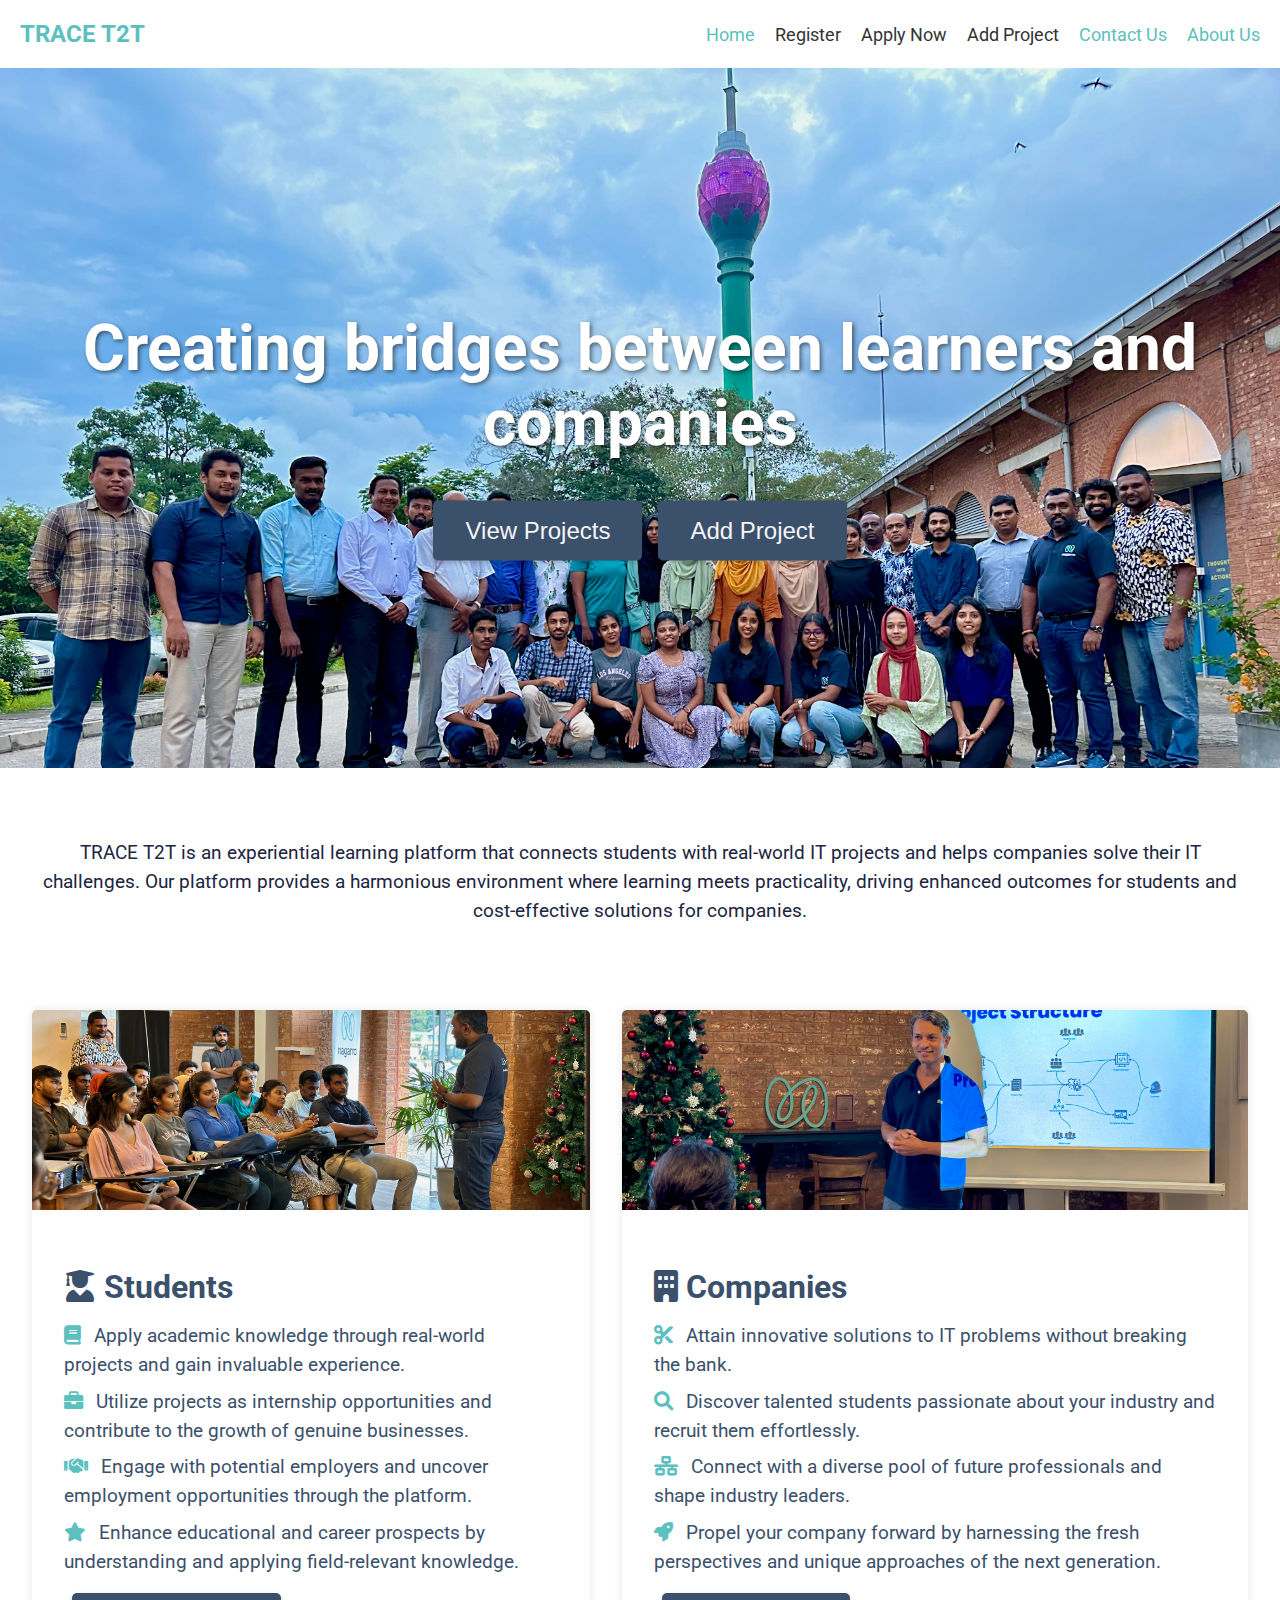
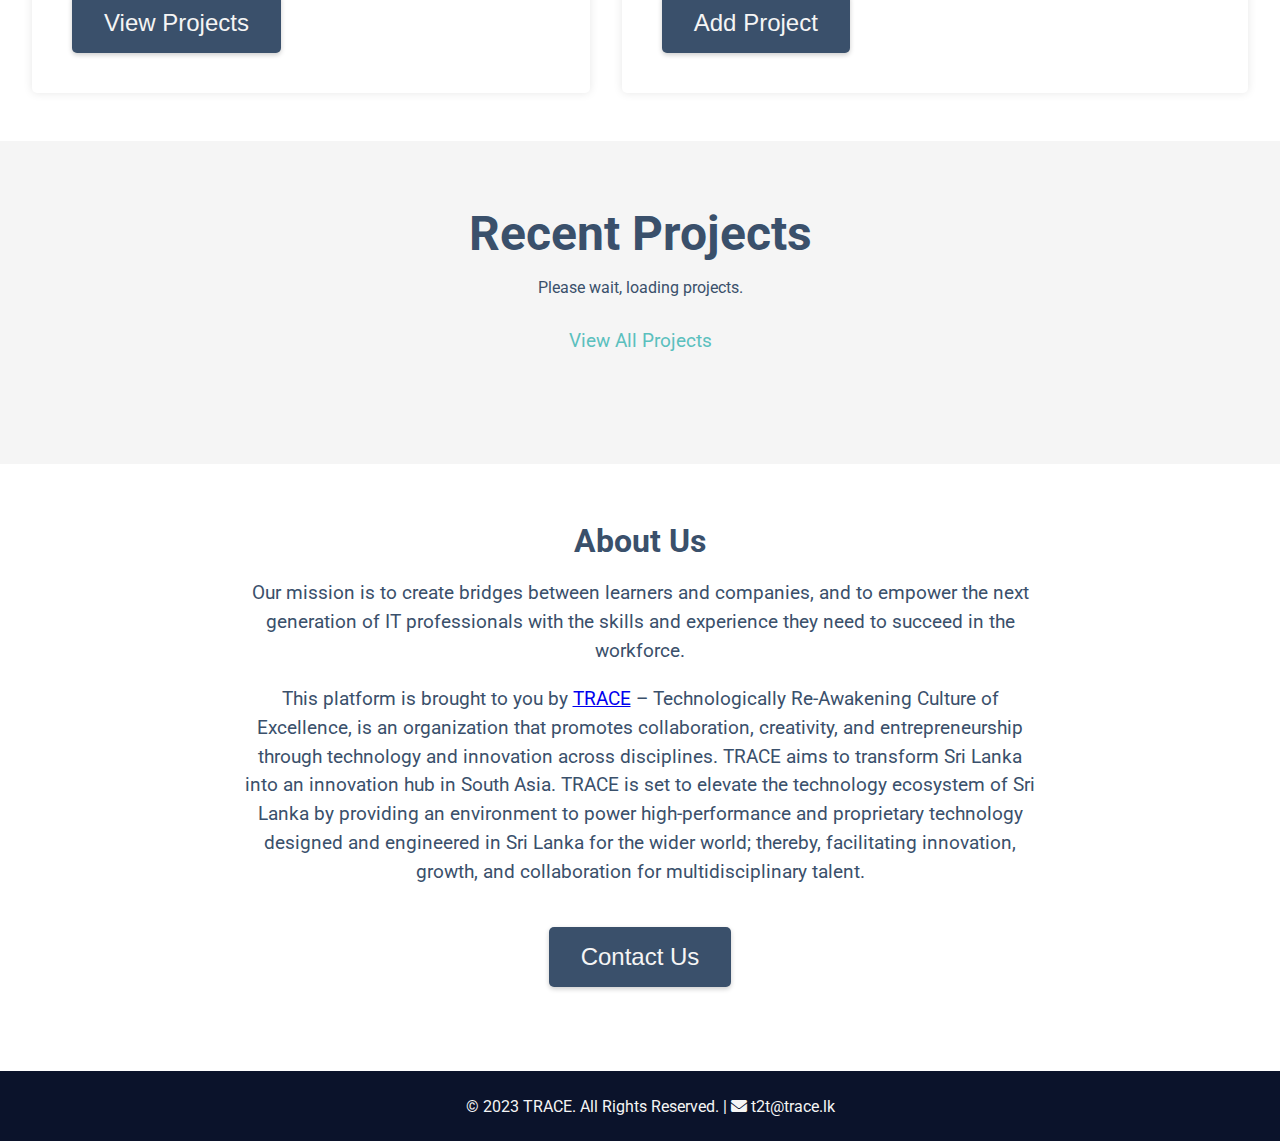
==== index.html @ 3ef5e6aa "Add files via upload" ====
<!DOCTYPE html>
<html lang="en">
  <head>
    <meta charset="UTF-8" />
    <link rel="icon" type="image/x-icon" href="images/favicon.ico" />

    <title>TRACE T2T - Bridging Learners and Employers</title>
    <link
      rel="stylesheet"
      href="https://cdnjs.cloudflare.com/ajax/libs/font-awesome/6.0.0-beta3/css/all.min.css"
    />
    <link
      href="https://fonts.googleapis.com/css2?family=Roboto:wght@400;700&display=swap"
      rel="stylesheet"
    />
    <link rel="stylesheet" href="css/styles.css" />
    <link rel="stylesheet" href="css/styles1.css" />
    <script src="js/globals.js"></script>
  </head>
  <body>
    <header class="header">
      <nav class="navbar">
        <div class="navbar-logo"><a href="index.html">TRACE T2T</a></div>
        <div class="navbar-links">
          <a href="#" class="active">Home</a>
          <li class="dropdown">
            <a href="#" id="applyButton">Register</a>
            <div class="dropdown-content">
              <a href="add-student.html">Register as a Student</a>
              <a href="add-mentor.html">Register as a Mentor</a>
            </div>
          </li>
          <a href="view-projects.html">Apply Now</a>
          <a href="add-project.html">Add Project</a>
          <a href="#contact-us" class="active">Contact Us</a>
          <a href="#about-us" class="active">About Us</a>
        </div>
      </nav>
      <div class="header-image-container">
        <img
          src="images/header-image.jpg"
          alt="Tech Projects"
          class="header-image"
        />
        <div class="header-text-container">
          <h1 class="header-title">
            Creating bridges between learners and companies
          </h1>
          <div class="header-buttons-container">
            <a href="view-projects.html"
              ><button class="header-button">View Projects</button></a
            >
            <a href="add-project.html"
              ><button class="header-button header-button-secondary">
                Add Project
              </button></a
            >
          </div>
        </div>
      </div>
      <script src="js/globals.js"></script>
    </header>

    <section class="description">
      <div class="description-container">
        <div class="description-text-container">
          <p class="description-text">
            TRACE T2T is an experiential learning platform that connects
            students with real-world IT projects and helps companies solve their
            IT challenges. Our platform provides a harmonious environment where
            learning meets practicality, driving enhanced outcomes for students
            and cost-effective solutions for companies.
          </p>
        </div>
      </div>
    </section>

    <section class="benefits">
      <div class="benefit">
        <div class="benefit-image-container">
          <img src="images/student.jpg" alt="Students benefit image" />
        </div>
        <div class="benefit-text-container">
          <h2><i class="fas fa-user-graduate"></i> Students</h2>
          <ul>
            <li>
              <i class="fas fa-book"></i> Apply academic knowledge through
              real-world projects and gain invaluable experience.
            </li>
            <li>
              <i class="fas fa-briefcase"></i> Utilize projects as internship
              opportunities and contribute to the growth of genuine businesses.
            </li>
            <li>
              <i class="fas fa-handshake"></i> Engage with potential employers
              and uncover employment opportunities through the platform.
            </li>
            <li>
              <i class="fas fa-star"></i> Enhance educational and career
              prospects by understanding and applying field-relevant knowledge.
            </li>
          </ul>
          <a href="view-projects.html"
            ><button class="header-button">View Projects</button></a
          >
        </div>
      </div>
      <div class="benefit">
        <div class="benefit-image-container">
          <img src="images/company.jpg" alt="Companies benefit image" />
        </div>
        <div class="benefit-text-container">
          <h2><i class="fas fa-building"></i> Companies</h2>
          <ul>
            <li>
              <i class="fas fa-cut"></i> Attain innovative solutions to IT
              problems without breaking the bank.
            </li>
            <li>
              <i class="fas fa-search"></i> Discover talented students
              passionate about your industry and recruit them effortlessly.
            </li>
            <li>
              <i class="fas fa-network-wired"></i> Connect with a diverse pool
              of future professionals and shape industry leaders.
            </li>
            <li>
              <i class="fas fa-rocket"></i> Propel your company forward by
              harnessing the fresh perspectives and unique approaches of the
              next generation.
            </li>
          </ul>
          <a href="add-project.html"
            ><button class="header-button header-button-secondary">
              Add Project
            </button></a
          >
        </div>
      </div>
    </section>

    <section class="project-section">
      <h1>Recent Projects</h1>
      <ul class="project-list">
        <!-- Project list items added by JS -->
        <span class="loading-dots">Please wait, loading projects</span>
      </ul>
      <a href="view-projects.html" class="view-all-projects"
        >View All Projects</a
      >
    </section>
    <script src="js/project-fetch.js"></script>

    <section class="about-us" id="about-us">
      <div class="about-us-container">
        <h2>About Us</h2>

        <p>
          Our mission is to create bridges between learners and companies, and
          to empower the next generation of IT professionals with the skills and
          experience they need to succeed in the workforce.
        </p>
        <p>
          This platform is brought to you by
          <a href="https://trace.lk" target="_blank"
            ><span class="logo-text">TRACE</span></a
          >
          – Technologically Re-Awakening Culture of Excellence, is an
          organization that promotes collaboration, creativity, and
          entrepreneurship through technology and innovation across disciplines.
          TRACE aims to transform Sri Lanka into an innovation hub in South
          Asia. TRACE is set to elevate the technology ecosystem of Sri Lanka by
          providing an environment to power high-performance and proprietary
          technology designed and engineered in Sri Lanka for the wider world;
          thereby, facilitating innovation, growth, and collaboration for
          multidisciplinary talent.
        </p>
      </div>

      <div class="header-buttons-container">
        <a href="contact-us.html">
          <button class="header-button" id="contact-us">Contact Us</button>
        </a>
      </div>
    </section>

    <footer class="footer">
      <p>
        &copy; 2023 TRACE. All Rights Reserved. |
        <i class="fas fa-envelope"></i> t2t@trace.lk
      </p>
    </footer>
    <script src="js/drop-down.js"></script>
  </body>
</html>
---- css/styles.css ----
html {
  height: 100%;
}

body {
  font-family: "Roboto", sans-serif;
  background-color: #ffffff;
  color: #3a506b;
  margin: 0;
  padding: 0;
  min-height: 100%;
  position: relative;
  padding-bottom: 50px;
  overflow-x: hidden;
}

/* Header section */
.header-image-container {
  position: relative;
  width: 100%;
  overflow: hidden;
  max-height: 700px;
}

.header-image {
  width: 100%;
  height: auto;
}

.header-text-container {
  position: absolute;
  top: 50%;
  left: 50%;
  transform: translate(-50%, -50%);
  z-index: 1;
  text-align: center;
  width: 100%;
  padding: 1rem;
  box-sizing: border-box;
  max-width: 1200px;
}

.header-title {
  font-size: 4rem;
  color: #ffffff;
  margin-bottom: 1rem;
  text-shadow: 2px 2px 4px rgba(0, 0, 0, 0.5);
}

.header-buttons-container {
  display: flex;
  justify-content: center;
  flex-wrap: wrap;
  margin-top: 2rem;
}

.header-button {
  margin: 0.5rem;
  padding: 1rem 2rem;
  font-size: 1.5rem;
  background-color: #3a506b;
  color: #f5f5f5;
  border: none;
  border-radius: 5px;
  cursor: pointer;
  box-shadow: 0 2px 5px rgba(0, 0, 0, 0.2);
  transition: transform 0.3s ease, box-shadow 0.3s ease,
    background-color 0.3s ease;
}

.header-button:hover {
  transform: translateY(-5px);
  box-shadow: 0 5px 10px rgba(0, 0, 0, 0.2);
  background-color: #5bc0be;
}

.header-button:focus {
  outline: none;
  box-shadow: 0 0 0 3px rgba(0, 119, 255, 0.4);
}

.header-button:active {
  transform: translateY(0);
  box-shadow: 0 2px 5px rgba(0, 0, 0, 0.2);
  background-color: #0077ff;
}

/* Navbar section */
.navbar {
  display: flex;
  justify-content: space-between;
  align-items: center;
  padding: 20px;
  background-color: #fff;
  box-shadow: 0 0 10px rgba(0, 0, 0, 0.1);
}

.navbar-logo a {
  font-size: 24px;
  font-weight: bold;
  color: #5bc0be;
  text-decoration: none;
}

.navbar-links {
  display: flex;
  justify-content: flex-end;
  align-items: center;
}

.navbar-links a {
  font-size: 18px;
  color: #333;
  text-decoration: none;
  margin-left: 20px;
}

.navbar-links a.active {
  color: #5bc0be;
}

/* Description section */
.description-container {
  display: flex;
  justify-content: center;
  align-items: center;
  margin: 2rem auto;
  max-width: 1200px;
  padding: 20px;
}

.description-text-container {
  text-align: center;
}

.description-text {
  font-size: 1.2rem;
  line-height: 1.5;
  color: #1c2541;
  margin-bottom: 1rem;
}

/* Benefits section */
.benefits {
  display: flex;
  justify-content: center;
  align-items: stretch;
  margin: 2rem 0;
  padding: 0 1rem;
}

.benefit {
  display: flex;
  justify-content: top;
  align-items: center;
  flex-direction: column;
  margin: 1rem;
  max-width: 90%;
  background-color: #ffffff;
  box-shadow: 0px 0px 10px rgba(0, 0, 0, 0.1);
  border-radius: 5px;
  overflow: hidden;
}

.benefit-image-container {
  width: 100%;
  height: 200px;
  overflow: hidden;
}

.benefit-image-container img {
  width: 100%;
  height: 100%;
  object-fit: cover;
}

.benefit-text-container {
  padding: 2rem;
  text-align: left;
}

.benefit h2 {
  font-size: 2rem;
  color: #3a506b;
  margin-bottom: 1rem;
}

.benefit ul {
  list-style: none;
  padding: 0;
  margin: 0;
  text-align: left;
}

.benefit li {
  font-size: 1.2rem;
  line-height: 1.5;
  color: #3a506b;
  margin-bottom: 0.5rem;
}

.benefit li i {
  margin-right: 0.5rem;
  color: #5bc0be;
}

.benefit-button {
  background-color: #5bc0be;
  color: #ffffff;
  border: none;
  border-radius: 5px;
  padding: 0.5rem 1rem;
  font-size: 1.2rem;
  margin-top: 1rem;
  cursor: pointer;
  transition: background-color 0.3s ease;
}

.benefit-button:hover {
  background-color: #1c2541;
}

/* Footer section */
.footer {
  background-color: #0b132b;
  color: #f5f5f5;
  text-align: center;
  padding: 10px;
  position: absolute;
  left: 0;
  bottom: 0;
  width: 100%;
  height: 50px;
}

/* Projects section */
.projects-section {
  background-color: #f5f5f5;
  padding: 2rem;
  text-align: center;
}

.projects-section h1 {
  font-size: 3rem;
  color: #3a506b;
  margin-bottom: 1rem;
}

.projects-list {
  /*ok - project-list*/
  list-style: none;
  margin: 0;
  padding: 0;
  display: flex;
  flex-wrap: wrap;
  justify-content: center;
}

.project {
  /*ok - project-list-item*/
  background-color: #ffffff;
  box-shadow: 0px 0px 10px rgba(0, 0, 0, 0.1);
  border-radius: 5px;
  margin: 1rem;
  padding: 1rem 0;
  width: 250px;
  height: 400px;
  display: flex;
  flex-direction: column;
  justify-content: space-between;
}

.project-title {
  /*ok - project-title*/
  font-size: 1.5rem;
  color: #1c2541;
  margin-bottom: 1rem;
  text-align: center;
}

.company-name {
  font-size: 1.2rem;
  color: #5bc0be;
  margin-bottom: 1rem;
}

.project-goal {
  font-size: 1.2rem;
  color: #3a506b;
  margin-bottom: 1rem;
}

.project-requirements,
.project-deadline {
  font-size: 1rem;
  color: #3a506b;
  margin-bottom: 0.5rem;
}

.project-requirements i,
.project-deadline i {
  margin-right: 0.5rem;
  color: #5bc0be;
}

.view-all-projects {
  display: block;
  margin-top: 2rem;
  margin-bottom: 5rem;
  font-size: 1.2rem;
  color: #5bc0be;
  text-decoration: none;
  transition: color 0.3s ease;
}

.view-all-projects:hover {
  color: #1c2541;
}

.about-us {
  background-color: #fff;
  padding: 2rem 0;
  margin-bottom: 4rem;
}

.about-us-container {
  max-width: 800px;
  margin: 0 auto;
  text-align: center;
}

.about-us h2 {
  font-size: 2rem;
  margin-bottom: 1rem;
}

.about-us p {
  font-size: 1.2rem;
  line-height: 1.5;
  margin-bottom: 1rem;
}

@keyframes dots {
  0% {
    content: ".";
  }
  33% {
    content: "..";
  }
  66% {
    content: "...";
  }
  100% {
    content: ".";
  }
}

.loading-dots::after {
  content: ".";
  animation: dots 1s infinite;
}

/* Responsive design */
@media screen and (max-width: 1200px) {
  .description-container {
    flex-direction: column;
    align-items: center;
  }

  .benefits {
    flex-direction: column;
    align-items: center;
  }

  .benefit {
    margin: 1rem 0;
  }

  .benefit-image-container {
    height: 300px;
  }

  .benefit-text-container {
    padding: 1rem;
  }

  .benefit h2 {
    font-size: 1.5rem;
  }

  .benefit li {
    font-size: 1rem;
  }

  .header-title {
    font-size: 3rem;
  }

  .header-buttons-container {
    margin-top: 1rem;
  }

  .header-button {
    font-size: 1rem;
    padding: 0.5rem 1rem;
  }

  .projects-list {
    justify-content: center;
  }

  .project {
    margin: 1rem;
  }

  .project-title {
    font-size: 1.2rem;
  }

  .company-name {
    font-size: 1rem;
  }

  .project-goal {
    font-size: 1rem;
  }

  .project-requirements,
  .project-deadline {
    font-size: 0.8rem;
  }

  .view-all-projects {
    font-size: 1rem;
  }
}

@media screen and (max-width: 768px) {
  .header-title {
    font-size: 2rem;
  }

  .header-subtitle {
    font-size: 1.5rem;
  }

  .header-button {
    font-size: 1.2rem;
    padding: 0.5rem 1rem;
  }

  .benefit {
    max-width: 100%;
  }

  .benefit-text-container {
    padding: 1rem;
  }

  .benefit h2 {
    font-size: 1.5rem;
  }

  .benefit li {
    font-size: 1rem;
  }

  .projects-list {
    flex-direction: column;
    align-items: center;
  }

  .project {
    width: 100%;
    margin: 1rem 0;
  }

  .project-title {
    font-size: 1.5rem;
  }

  .company-name {
    font-size: 1rem;
  }

  .project-goal {
    font-size: 1rem;
  }

  .project-requirements,
  .project-deadline {
    font-size: 0.8rem;
  }

  .view-all-projects {
    font-size: 1rem;
  }
}

@media screen and (max-width: 576px) {
  .header-title {
    font-size: 1.5rem;
  }

  .header-subtitle {
    font-size: 1rem;
  }

  .header-button {
    font-size: 0.5rem;
    padding: 0.5rem 1rem;
  }

  .benefit {
    max-width: 100%;
  }

  .benefit-text-container {
    padding: 1rem;
  }

  .benefit h2 {
    font-size: 1.2rem;
  }

  .benefit li {
    font-size: 0.8rem;
  }

  .projects-list {
    flex-direction: column;
    align-items: center;
  }

  .project {
    width: 100%;
    margin: 1rem 0;
  }

  .project-title {
    font-size: 1.2rem;
  }

  .company-name {
    font-size: 0.8rem;
  }

  .project-goal {
    font-size: 0.8rem;
  }

  .project-requirements,
  .project-deadline {
    font-size: 0.6rem;
  }

  .view-all-projects {
    font-size: 0.8rem;
  }
}

/* drop down section */
.dropdown {
  position: relative;
  display: inline-block;
}

.dropdown .dropdown-content {
  display: none;
  position: absolute;
  background-color: #f9f9f9;
  min-width: 230px;
  box-shadow: 0px 8px 16px 0px rgba(0, 0, 0, 0.2);
  z-index: 1;
}
/* 
  .dropdown:hover .dropdown-content {
      display: block;
  } */

.dropdown-content a {
  color: black;
  padding: 10px 16px;
  text-decoration: none;
  display: block;
}

.dropdown-content a:hover {
  background-color: #ddd;
}
---- css/styles1.css ----
html {
    height: 100%;
}

body {
    font-family: 'Roboto', sans-serif;
    background-color: #ffffff;
    color: #3A506B;
    margin: 0;
    padding: 0;
    min-height: 100%;
    position: relative;
    padding-bottom: 50px;
    overflow-x: hidden;
}

/* Header section */
.header-image-container {
    position: relative;
    width: 100%;
    overflow: hidden;
    max-height: 700px;
}

.header-image {
    width: 100%;
    height: auto;
}

.header-text-container {
    position: absolute;
    top: 50%;
    left: 50%;
    transform: translate(-50%, -50%);
    z-index: 1;
    text-align: center;
    width: 100%;
    padding: 1rem;
    box-sizing: border-box;
    max-width: 1200px;
}

.header-title {
    font-size: 4rem;
    color: #ffffff;
    margin-bottom: 1rem;
    text-shadow: 2px 2px 4px rgba(0, 0, 0, 0.5);
}

.header-buttons-container {
    display: flex;
    justify-content: center;
    flex-wrap: wrap;
    margin-top: 2rem;
}

.header-button {
    margin: 0.5rem;
    padding: 1rem 2rem;
    font-size: 1.5rem;
    background-color: #3a506b;
    color: #f5f5f5;
    border: none;
    border-radius: 5px;
    cursor: pointer;
    box-shadow: 0 2px 5px rgba(0, 0, 0, 0.2);
    transition: transform 0.3s ease, box-shadow 0.3s ease, background-color 0.3s ease;
}

.header-button:hover {
    transform: translateY(-5px);
    box-shadow: 0 5px 10px rgba(0, 0, 0, 0.2);
    background-color: #5bc0be;
}

.header-button:focus {
    outline: none;
    box-shadow: 0 0 0 3px rgba(0, 119, 255, 0.4);
}

.header-button:active {
    transform: translateY(0);
    box-shadow: 0 2px 5px rgba(0, 0, 0, 0.2);
    background-color: #0077ff;
}


/* Navbar section */
.navbar {
    display: flex;
    justify-content: space-between;
    align-items: center;
    padding: 20px;
    background-color: #fff;
    box-shadow: 0 0 10px rgba(0, 0, 0, 0.1);
}

.navbar-logo a {
    font-size: 24px;
    font-weight: bold;
    color: #5bc0be;
    text-decoration: none;
}

.navbar-links {
    display: flex;
    justify-content: flex-end;
    align-items: center;
}

.navbar-links a {
    font-size: 18px;
    color: #333;
    text-decoration: none;
    margin-left: 20px;
}

.navbar-links a.active {
    color: #5bc0be;
}

/* Description section */
.description-container {
    display: flex;
    justify-content: center;
    align-items: center;
    margin: 2rem auto;
    max-width: 1200px;
    padding: 20px;
}

.description-text-container {
    text-align: center;
}

.description-text {
    font-size: 1.2rem;
    line-height: 1.5;
    color: #1c2541;
    margin-bottom: 1rem;
}

/* Benefits section */
.benefits {
    display: flex;
    justify-content: center;
    align-items: stretch;
    margin: 2rem 0;
    padding: 0 1rem;
}

.benefit {
    display: flex;
    justify-content: top;
    align-items: center;
    flex-direction: column;
    margin: 1rem;
    max-width: 90%;
    background-color: #ffffff;
    box-shadow: 0px 0px 10px rgba(0, 0, 0, 0.1);
    border-radius: 5px;
    overflow: hidden;
}

.benefit-image-container {
    width: 100%;
    height: 200px;
    overflow: hidden;
}

.benefit-image-container img {
    width: 100%;
    height: 100%;
    object-fit: cover;
}

.benefit-text-container {
    padding: 2rem;
    text-align: left;
}

.benefit h2 {
    font-size: 2rem;
    color: #3A506B;
    margin-bottom: 1rem;
}

.benefit ul {
    list-style: none;
    padding: 0;
    margin: 0;
    text-align: left;
}

.benefit li {
    font-size: 1.2rem;
    line-height: 1.5;
    color: #3a506b;
    margin-bottom: 0.5rem;
}

.benefit li i {
    margin-right: 0.5rem;
    color: #5bc0be;
}

.benefit-button {
    background-color: #5bc0be;
    color: #ffffff;
    border: none;
    border-radius: 5px;
    padding: 0.5rem 1rem;
    font-size: 1.2rem;
    margin-top: 1rem;
    cursor: pointer;
    transition: background-color 0.3s ease;
}

.benefit-button:hover {
    background-color: #1c2541;
}

/* Footer section */
.footer {
    background-color: #0b132b;
    color: #f5f5f5;
    text-align: center;
    padding: 10px;
    position: absolute;
    left: 0;
    bottom: 0;
    width: 100%;
    height: 50px;
}

/* Project section */
.project-section {
    background-color: #f5f5f5;
    padding: 2rem;
    text-align: center;
}

.project-section h1 {
    font-size: 3rem;
    color: #3A506B;
    margin-bottom: 1rem;
}

.project-list {
    list-style: none;
    margin: 0;
    padding: 0;
    display: flex;
    flex-wrap: wrap;
    justify-content: center;
}

.project-list-item {
    background-color: #ffffff;
    box-shadow: 0px 0px 10px rgba(0, 0, 0, 0.1);
    border-radius: 5px;
    margin: 1rem;
    padding: 2rem 1rem;
    width: 250px;
    height: 400px;
    display: flex;
    flex-direction: column;
    justify-content: space-between;
}

.project-title {
    font-size: 1.5rem;
    color: #1c2541;
    margin-bottom: auto;
    text-align: center;
}

.company {
    font-size: 1.2rem;
    color: #5bc0be;
    margin-bottom: auto;
}

.goal {
    font-size: 1.2rem;
    color: #3a506b;
    margin-bottom: auto;
}

.duration,
.minimumteam {
    font-size: 1rem;
    color: #3a506b;
    margin-bottom: 0.5rem;
}


.duration i,
.minimumteam i {
    margin-top: auto;
    margin-right: 0.5rem;
    color: #5bc0be;
}

.view-all-projects {
    display: block;
    margin-top: 2rem;
    margin-bottom: 5rem;
    font-size: 1.2rem;
    color: #5bc0be;
    text-decoration: none;
    transition: color 0.3s ease;
}

.view-all-projects:hover {
    color: #1c2541;
}

.about-us {
    background-color: #fff;
    padding: 2rem 0;
    margin-bottom: 4rem;
  }
  
  .about-us-container {
    max-width: 800px;
    margin: 0 auto;
    text-align: center;
  }
  
  .about-us h2 {
    font-size: 2rem;
    margin-bottom: 1rem;
  }
  
  .about-us p {
    font-size: 1.2rem;
    line-height: 1.5;
    margin-bottom: 1rem;
  }


@keyframes dots {
    0% {
      content: ".";
    }
    33% {
      content: "..";
    }
    66% {
      content: "...";
    }
    100% {
      content: ".";
    }
  }

.loading-dots::after {
    content: ".";
    animation: dots 1s infinite;
  }
  
/* Responsive design */
@media screen and (max-width: 1200px) {
    .description-container {
        flex-direction: column;
        align-items: center;
    }

    .benefits {
        flex-direction: column;
        align-items: center;
    }

    .benefit {
        margin: 1rem 0;
    }

    .benefit-image-container {
        height: 300px;
    }

    .benefit-text-container {
        padding: 1rem;
    }

    .benefit h2 {
        font-size: 1.5rem;
    }

    .benefit li {
        font-size: 1rem;
    }

    .header-title {
        font-size: 3rem;
    }

    .header-buttons-container {
        margin-top: 1rem;
    }

    .header-button {
        font-size: 1rem;
        padding: 0.5rem 1rem;
    }

    .projects-list {
        justify-content: center;
    }

    .project {
        margin: 1rem;
    }

    .project-title {
        font-size: 1.2rem;
    }

    .company-name {
        font-size: 1rem;
    }

    .project-goal {
        font-size: 1rem;
    }

    .project-requirements,
    .project-deadline {
        font-size: 0.8rem;
    }

    .view-all-projects {
        font-size: 1rem;
    }
}

@media screen and (max-width: 768px) {
    .header-title {
        font-size: 2rem;
    }

    .header-subtitle {
        font-size: 1.5rem;
    }

    .header-button {
        font-size: 1.2rem;
        padding: 0.5rem 1rem;
    }

    .benefit {
        max-width: 100%;
    }

    .benefit-text-container {
        padding: 1rem;
    }

    .benefit h2 {
        font-size: 1.5rem;
    }

    .benefit li {
        font-size: 1rem;
    }

    .projects-list {
        flex-direction: column;
        align-items: center;
    }

    .project {
        width: 100%;
        margin: 1rem 0;
    }

    .project-title {
        font-size: 1.5rem;
    }

    .company-name {
        font-size: 1rem;
    }

    .project-goal {
        font-size: 1rem;
    }

    .project-requirements,
    .project-deadline {
        font-size: 0.8rem;
    }

    .view-all-projects {
        font-size: 1rem;
    }
}

@media screen and (max-width: 576px) {
    .header-title {
        font-size: 1.5rem;
    }

    .header-subtitle {
        font-size: 1rem;
    }

    .header-button {
        font-size: .5rem;
        padding: 0.5rem 1rem;
    }

    .benefit {
        max-width: 100%;
    }

    .benefit-text-container {
        padding: 1rem;
    }

    .benefit h2 {
        font-size: 1.2rem;
    }

    .benefit li {
        font-size: 0.8rem;
    }

    .projects-list {
        flex-direction: column;
        align-items: center;
    }

    .project {
        width: 100%;
        margin: 1rem 0;
    }

    .project-title {
        font-size: 1.2rem;
    }

    .company-name {
        font-size: 0.8rem;
    }

    .project-goal {
        font-size: 0.8rem;
    }

    .project-requirements,
    .project-deadline {
        font-size: 0.6rem;
    }

    .view-all-projects {
        font-size: 0.8rem;
    }
}

/*i added*/
.contact-button {
    margin: 0.5rem auto;
    display: block; /* Ensures it's centered horizontally */
    padding: 1rem 2rem;
    font-size: 1.5rem;
    background-color: #3a506b;
    color: #f5f5f5;
    border: none;
    border-radius: 5px;
    cursor: pointer;
    box-shadow: 0 2px 5px rgba(0, 0, 0, 0.2);
    transition: transform 0.3s ease, box-shadow 0.3s ease, background-color 0.3s ease;
}


.contact-button:hover {
    transform: translateY(-5px);
    box-shadow: 0 5px 10px rgba(0, 0, 0, 0.2);
    background-color: #5bc0be;
}

.contact-button:focus {
    outline: none;
    box-shadow: 0 0 0 3px rgba(0, 119, 255, 0.4);
}

.contact-button:active {
    transform: translateY(0);
    box-shadow: 0 2px 5px rgba(0, 0, 0, 0.2);
    background-color: #0077ff;
}

/* drop down section */
.dropdown {
    position: relative;
    display: inline-block;
}

.dropdown .dropdown-content {
    display: none;
    position: absolute;
    background-color: #f9f9f9;
    min-width: 230px;
    box-shadow: 0px 8px 16px 0px rgba(0,0,0,0.2);
    z-index: 1;
}

/* Remove the hover effect from here */
/* .dropdown:hover .dropdown-content {
    display: block;
} */

.dropdown-content a {
    color: black;
    padding: 10px 16px;
    text-decoration: none;
    display: block;
}

.dropdown-content a:hover {
    background-color: #ddd;
}
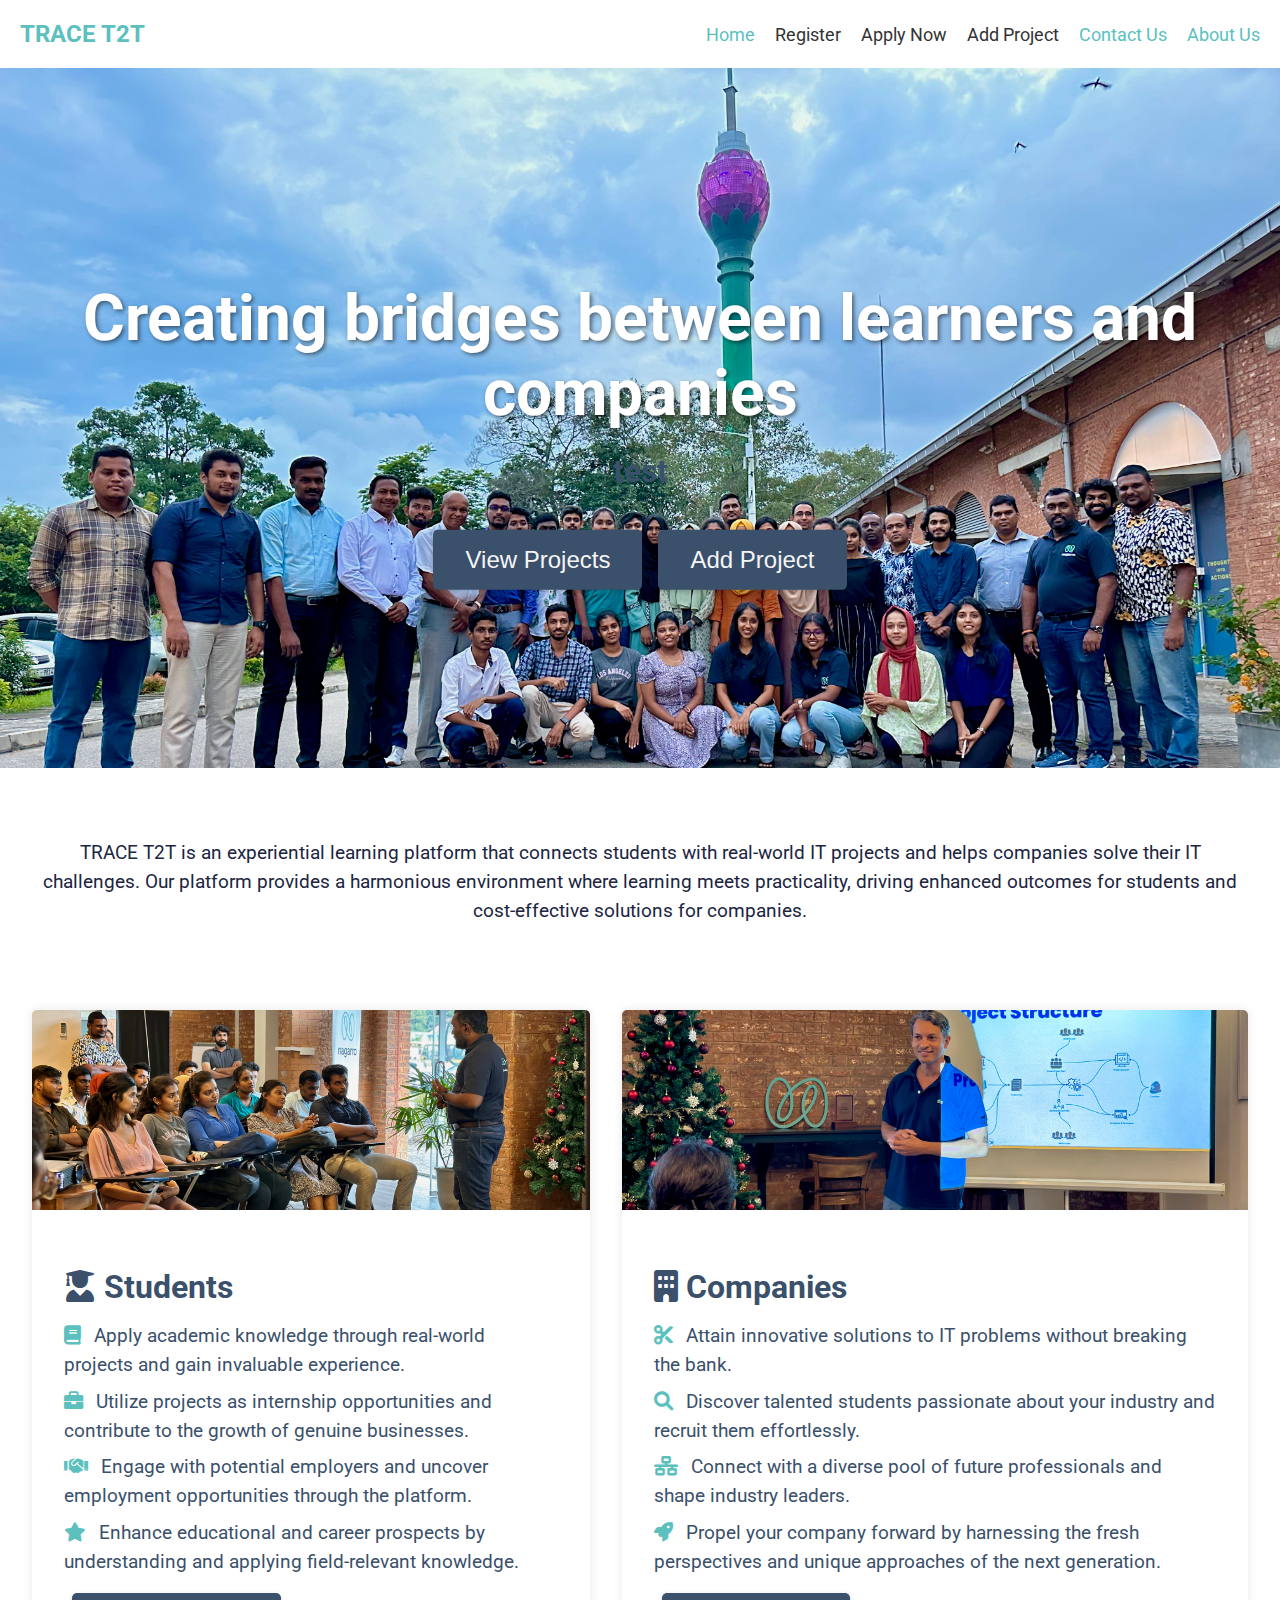
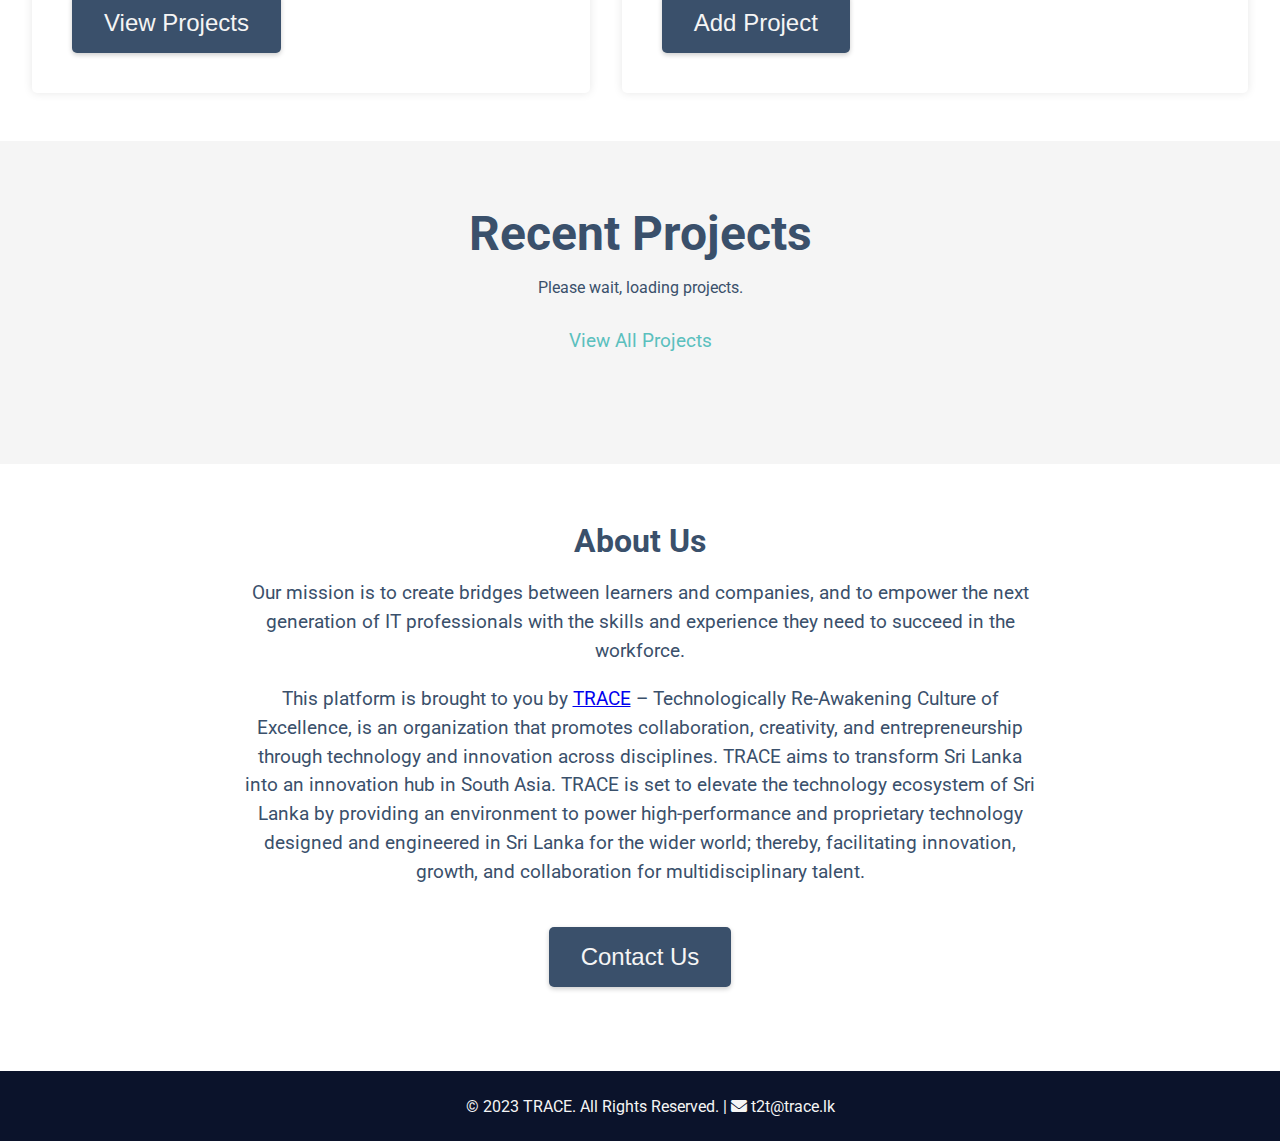
==== commit 8c449e7d: "add h1 as test" ====
--- a/index.html
+++ b/index.html
@@ -46,6 +46,7 @@
           <h1 class="header-title">
             Creating bridges between learners and companies
           </h1>
+          <h1>test</h1>
           <div class="header-buttons-container">
             <a href="view-projects.html"
               ><button class="header-button">View Projects</button></a
